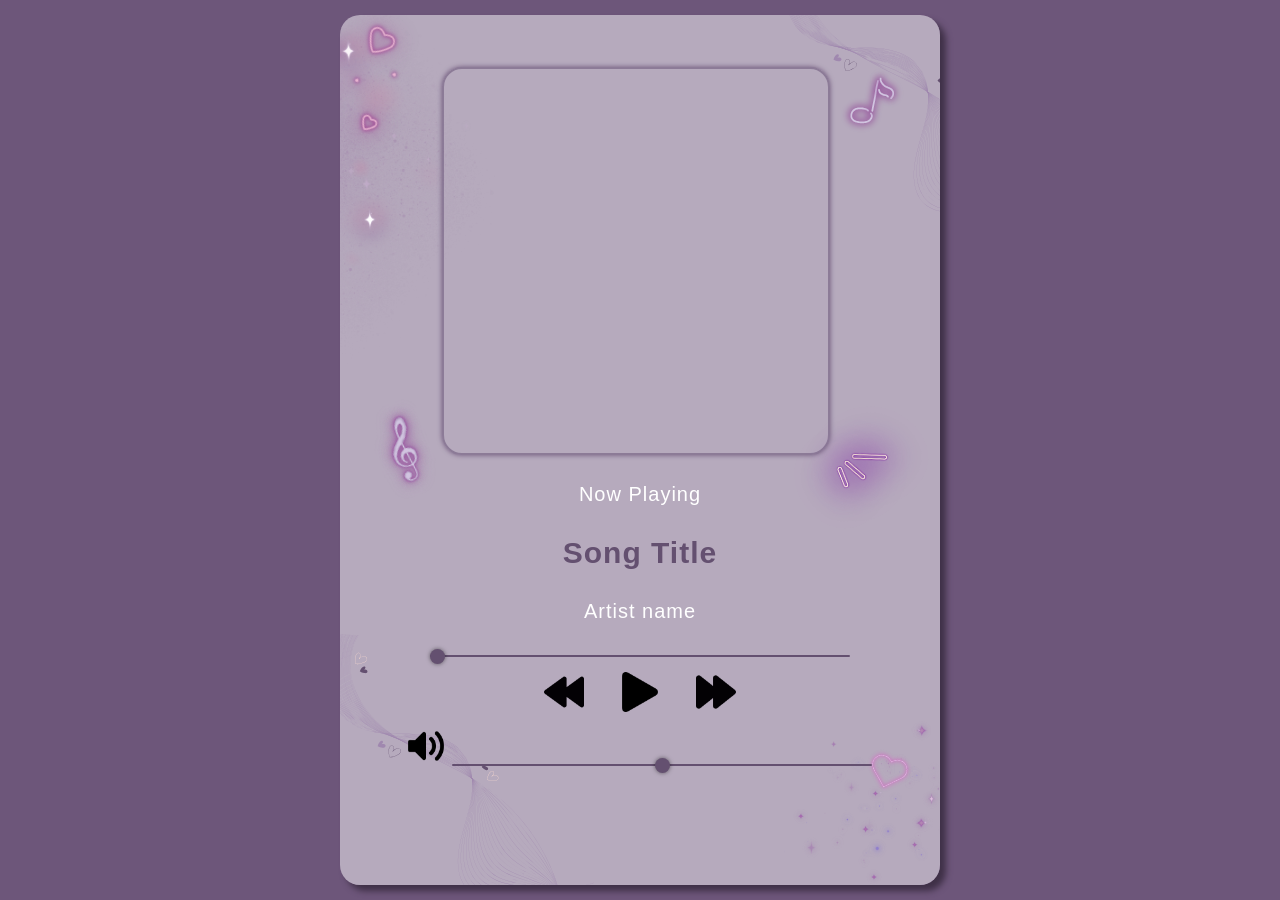
==== Projects/09-Music-Player/index.html @ 766458e5 "Music Player Diseño V1" ====
<!DOCTYPE html>
<html lang="en">
<head>
    <meta charset="UTF-8">
    <meta name="viewport" content="width=device-width, initial-scale=1.0">
    <title>Music Player</title>
    <link rel="stylesheet" href="style.css">
</head>
<body>
    <div class="player">
        <div class="imagen"></div>
        <p class="now">Now Playing</p>
        <h3 id="title">Song Title</h3>
        <p id="artist">Artist name</p>
        
        <div class="progress">
            <input type="range" id="progress" value="0">
        </div>
        <div class="controls">
            <button id="prev">
                <img src="img/rewind-button.png">
            </button>
            <button id="play">
                <img src="img/play-button-arrowhead.png">
            </button>
            <button id="next">
                <img src="img/forward-button.png">
            </button>
        </div>

      

        <div class="volume">
            <i class="vo-icon">
                <img src="img/volume-up.png">
            </i>
            <input type="range" id="volume">
        </div>
    </div>
</body>
</html>

<!--
<a href="https://www.flaticon.com/free-icons/rewind" title="rewind icons">Rewind icons created by Magnific - Flaticon</a>
<a href="https://www.flaticon.com/free-icons/next" title="next icons">Next icons created by Magnific - Flaticon</a>
<a href="https://www.flaticon.com/free-icons/pause" title="pause icons">Pause icons created by Chanut - Flaticon</a>
<a href="https://www.flaticon.com/free-icons/volume" title="volume icons">Volume icons created by Bharat Icons - Flaticon</a>
-->
---- Projects/09-Music-Player/style.css ----
body{
    height: 100vh;
    margin: 0;
    padding: 0;
    display: flex;
    align-items: center;
    justify-content: center;
    background-color: rgb(109, 86, 122);
    font-family: sans-serif;
}

.player{
    background-image: url("img/cover.png");
    text-align: center;
    width: 600px;
    height: 870px;
    border-radius: 20px;
    overflow: hidden;
    box-shadow: 6px 6px 6px rgb(63, 48, 71);
}

.imagen{
    position: relative;
    width: 384px;
    height: 384px;
    border: 2px solid rgba(109, 86, 122, 0.555);
    left: 17%;
    top: 6%;
    border-radius: 20px;
    box-shadow: 0px 0px 5px rgb(109, 86, 122);
}

.now{
    margin-top: 80px;
    font-size: 20px;
    color: white;
    letter-spacing: 1px;
}

#title{
    font-size: 30px;
    letter-spacing: 1px;
    color: #645070;
}

#artist{
    font-size: 20px;
    color: white;
    letter-spacing: 1px;
    font-weight: 2000px;
}

input[type="range"]{
    -webkit-appearance: none; /* Quita el diseño por defecto de Chrome*/
    appearance: none;
    width: 70%;   
    background: transparent;
    cursor: pointer;
}

input[type="range"]::-webkit-slider-runnable-track {
    width: 100%;
    height: 2px; 
    background: rgb(100, 80, 112); 
    border-radius: 5px;
}

input[type="range"]::-webkit-slider-thumb {
    -webkit-appearance: none; /* Quita el círculo por defecto */
    appearance: none;
    margin-top: -6px;         /* Centra el círculo verticalmente sobre la barra */
    height: 15px;             /* Alto del círculo */
    width: 15px;              /* Ancho del círculo */
    border-radius: 50%;       /*Redondo*/
    background: rgb(100, 80, 112);
    box-shadow: 0px 0px 4px rgba(0, 0, 0, 0.5); /* Sombra al circulo */
}

.controls button img{
    width: 40px;
    height: 40px;
}

.volume i img{
    width: 40px;
    height: 40px;
}

.controls button{
    background: none;
    border: none;
    cursor: pointer;
    margin: 10px;
}
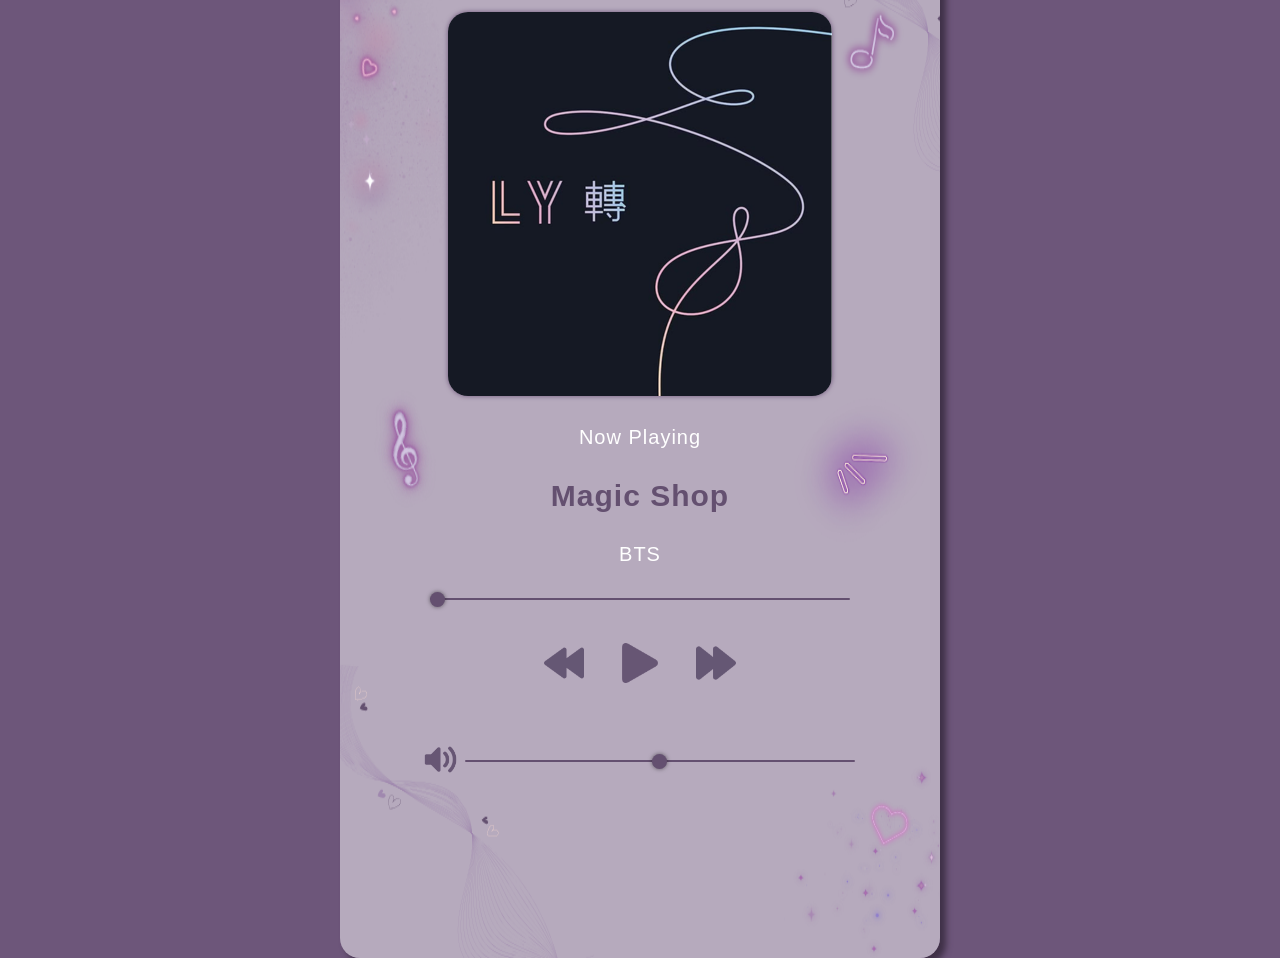
==== commit 49f8eeff: "Music Player Terminado" ====
--- a/Projects/09-Music-Player/index.html
+++ b/Projects/09-Music-Player/index.html
@@ -14,7 +14,7 @@
         <p id="artist">Artist name</p>
         
         <div class="progress">
-            <input type="range" id="progress" value="0">
+            <input type="range" id="progress" value="0" min="0" max="100">
         </div>
         <div class="controls">
             <button id="prev">
@@ -34,9 +34,11 @@
             <i class="vo-icon">
                 <img src="img/volume-up.png">
             </i>
-            <input type="range" id="volume">
+            <input type="range" id="volume" min="0" max="1" value="0.5" step="0.05">
         </div>
     </div>
+
+    <script src="index.js"></script>
 </body>
 </html>
 
@@ -45,4 +47,5 @@
 <a href="https://www.flaticon.com/free-icons/next" title="next icons">Next icons created by Magnific - Flaticon</a>
 <a href="https://www.flaticon.com/free-icons/pause" title="pause icons">Pause icons created by Chanut - Flaticon</a>
 <a href="https://www.flaticon.com/free-icons/volume" title="volume icons">Volume icons created by Bharat Icons - Flaticon</a>
+<a href="https://www.flaticon.es/iconos-gratis/musica-y-multimedia" title="musica y multimedia iconos">Musica y multimedia iconos creados por SeyfDesigner - Flaticon</a>
 -->
--- a/Projects/09-Music-Player/style.css
+++ b/Projects/09-Music-Player/style.css
@@ -11,9 +11,13 @@
 
 .player{
     background-image: url("img/cover.png");
+    background-size: 100% 100%;
+    background-position: center;
     text-align: center;
-    width: 600px;
-    height: 870px;
+    width: 100%;
+    max-width: 600px;
+    height: auto;
+    padding-bottom: 15%;
     border-radius: 20px;
     overflow: hidden;
     box-shadow: 6px 6px 6px rgb(63, 48, 71);
@@ -21,17 +25,20 @@
 
 .imagen{
     position: relative;
-    width: 384px;
-    height: 384px;
-    border: 2px solid rgba(109, 86, 122, 0.555);
-    left: 17%;
-    top: 6%;
+    background-size: 100% 100%;
+    background-position: center;
+    width: 80%;
+    max-width: 384px;
+    aspect-ratio: 1 / 1; /*Mantiene el cuadrado automáticamente*/
+    margin:70px auto 0 auto;
     border-radius: 20px;
     box-shadow: 0px 0px 5px rgb(109, 86, 122);
+    overflow: hidden;
+    background-size: cover;
 }
 
 .now{
-    margin-top: 80px;
+    margin-top: 5%;
     font-size: 20px;
     color: white;
     letter-spacing: 1px;
@@ -58,6 +65,10 @@
     cursor: pointer;
 }
 
+#volume{
+    width: 65%;
+}
+
 input[type="range"]::-webkit-slider-runnable-track {
     width: 100%;
     height: 2px; 
@@ -79,11 +90,18 @@
 .controls button img{
     width: 40px;
     height: 40px;
+    margin-top: 70%;
+    filter: invert(37%) sepia(21%) saturate(545%) hue-rotate(231deg) brightness(89%) contrast(90%);
 }
 
 .volume i img{
-    width: 40px;
-    height: 40px;
+    position: relative;
+    width: 35px;
+    height: 35px;
+    top: 15px;
+    padding-top: 5%;
+    cursor: pointer;
+    filter: invert(37%) sepia(21%) saturate(545%) hue-rotate(231deg) brightness(89%) contrast(90%);
 }
 
 .controls button{
@@ -91,4 +109,17 @@
     border: none;
     cursor: pointer;
     margin: 10px;
+}
+
+@media (max-width: 480px) {
+    #title {
+        font-size: 24px; /* Letra de canción más pequeña */
+    }
+    #artist {
+        font-size: 16px;
+    }
+    .controls button img {
+        width: 32px;  /* Íconos un poco más pequeños */
+        height: 32px;
+    }
 }
